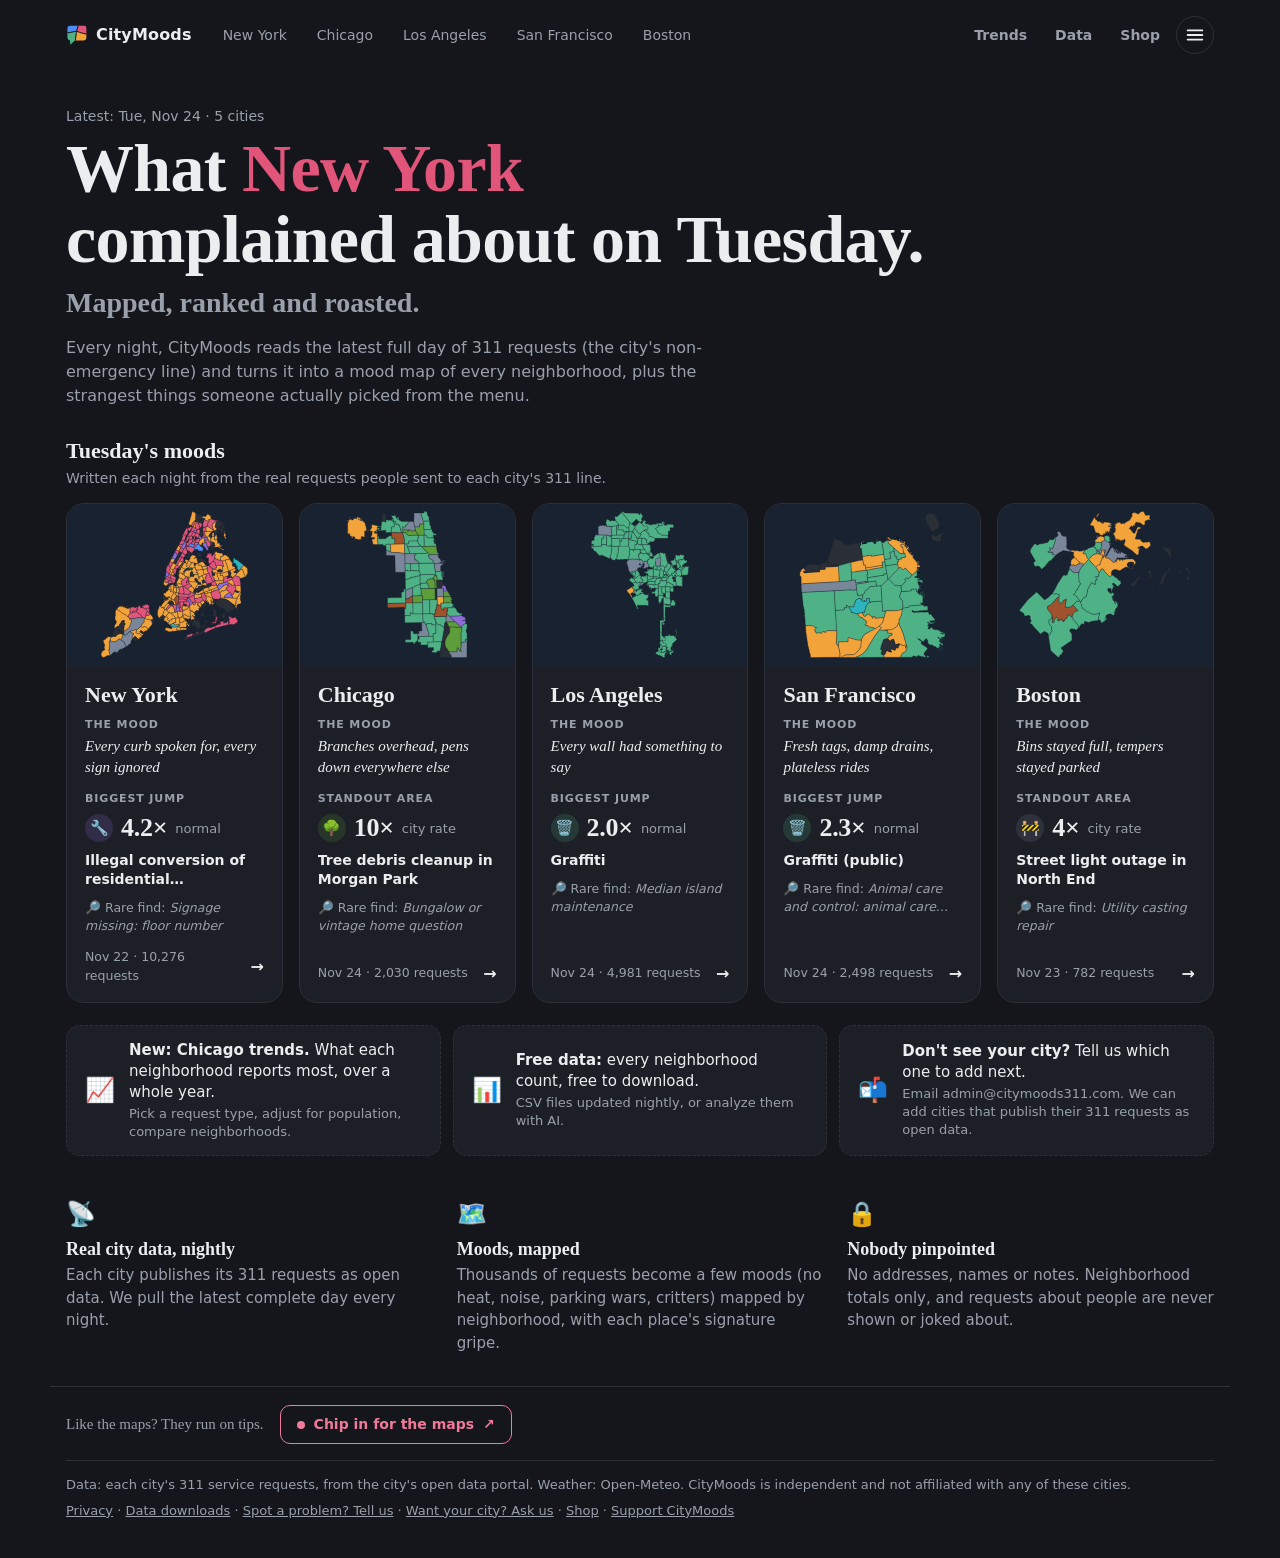
==== docs/index.html @ 409a6541 "Trends: shorter search box on desktop Co-Authored-By: Claude Opus 5.5 <noreply@anthropic.com>" ====
<!doctype html>
<html lang="en">
<head>
<meta charset="utf-8">
<meta name="viewport" content="width=device-width,initial-scale=1,maximum-scale=1">
<title>CityMoods</title>
<meta name="description" content="What cities complained to 311 about yesterday, mapped by neighborhood. New York, Chicago, Los Angeles, San Francisco and Boston.">
<meta property="og:type" content="website">
<meta property="og:site_name" content="CityMoods">
<meta property="og:title" content="CityMoods: what cities complained to 311 about yesterday">
<meta property="og:description" content="New York, Chicago, Los Angeles, San Francisco and Boston, mapped by neighborhood mood every night. Mapped, ranked and roasted.">
<meta property="og:url" content="https://citymoods311.com/">
<meta property="og:image" content="https://citymoods311.com/share/site.png?v=dark1">
<meta property="og:image:width" content="1200">
<meta property="og:image:height" content="630">
<meta property="og:image:alt" content="Five small city maps colored by each neighborhood's top 311 complaint">
<meta name="twitter:card" content="summary_large_image">
<meta name="theme-color" content="#14161B">
<link rel="icon" href="favicon.svg" type="image/svg+xml">
<link rel="icon" href="favicon-32.png" sizes="32x32" type="image/png">
<link rel="apple-touch-icon" href="apple-touch-icon.png">
<link rel="stylesheet" href="style.css?v=202611260200">
<script data-goatcounter="https://citymoods.goatcounter.com/count" async src="https://gc.zgo.at/count.js"></script>
</head>
<body>
<header class="top">
  <a class="brand" href="./" aria-label="CityMoods home"><img src="favicon.svg" alt="" width="22" height="22"> CityMoods</a>
  <nav class="city-tabs" id="city-tabs" aria-label="Cities"></nav>
  <nav class="day-nav" aria-label="Choose a day">
    <button id="prev" aria-label="Earlier day">‹</button>
    <span id="day-label">Loading…</span>
    <button id="next" aria-label="Later day">›</button>
  </nav>
</header>

<section id="home" class="home" hidden>
  <div class="hero">
    <p class="kicker" id="home-date">&nbsp;</p>
    <h1><span class="line">What <span class="rot" id="rot">New York</span></span><span class="line">complained about <span id="hero-day">lately</span>.</span></h1>
    <p class="sub">Mapped, ranked and roasted.</p>
    <p class="hero-note">Every night, CityMoods reads the latest full day of 311 requests (the city's non-emergency line) and turns it into a mood map of every neighborhood, plus the strangest things someone actually picked from the menu.</p>
  </div>
  <div class="cards-head">
    <h2 id="cards-title">The latest moods</h2>
    <p>Written each night from the real requests people sent to each city's 311 line.</p>
  </div>
  <div id="city-cards" class="city-cards"></div>
  <div class="asks">
  <a class="ask-city" href="trends/">
    <span class="ask-emoji" aria-hidden="true">📈</span>
    <span class="ask-text"><strong>New: Chicago trends.</strong> What each neighborhood reports most, over a whole year.
      <small>Pick a request type, adjust for population, compare neighborhoods.</small></span>
  </a>
  <a class="ask-city" href="data/">
    <span class="ask-emoji" aria-hidden="true">📊</span>
    <span class="ask-text"><strong>Free data:</strong> every neighborhood count, free to download.
      <small>CSV files updated nightly, or analyze them with AI.</small></span>
  </a>
  <a class="ask-city" href="mailto:admin@citymoods311.com?subject=Add%20my%20city%3A%20">
    <span class="ask-emoji" aria-hidden="true">📬</span>
    <span class="ask-text"><strong>Don't see your city?</strong> Tell us which one to add next.
      <small>Email admin@citymoods311.com. We can add cities that publish their 311 requests as open data.</small></span>
  </a>
  </div>
  <div class="how">
    <div><span aria-hidden="true">📡</span><h3>Real city data, nightly</h3><p>Each city publishes its 311 requests as open data. We pull the latest complete day every night.</p></div>
    <div><span aria-hidden="true">🗺️</span><h3>Moods, mapped</h3><p>Thousands of requests become a few moods (no heat, noise, parking wars, critters) mapped by neighborhood, with each place's signature gripe.</p></div>
    <div><span aria-hidden="true">🔒</span><h3>Nobody pinpointed</h3><p>No addresses, names or notes. Neighborhood totals only, and requests about people are never shown or joked about.</p></div>
  </div>
</section>

<main id="city-view">
  <section class="lede">
    <p class="kicker" id="kicker"></p>
    <h1 id="headline">Reading the city's mood…</h1>
    <p id="blurb"></p>
  </section>

  <section class="board">
    <div class="map-wrap">
      <div class="map-mode" role="group" aria-label="Map shows">
        <button class="chip on" data-mode="top">Top gripe</button>
        <button class="chip" data-mode="distinct">Most distinctive</button>
        <span id="mode-note" class="mode-note"></span>
        <label class="search"><span class="sr">Find a neighborhood</span>
          <input id="hood-search" type="search" placeholder="🔍 Find a neighborhood" autocomplete="off"
            role="combobox" aria-controls="hood-results" aria-autocomplete="list">
          <ul id="hood-results" class="results" role="listbox" hidden></ul>
        </label>
      </div>
      <div class="map-stage">
        <svg id="map" role="img" aria-label="Map of the city's neighborhoods colored by their most common 311 complaint"></svg>
        <div id="peek" class="peek" hidden>
          <button id="peek-open" class="pk-open" type="button"></button>
          <button id="peek-close" class="pk-close" type="button" aria-label="Close and show the whole city">×</button>
        </div>
        <div id="hover" class="hover" hidden></div>
        <div class="zoom-ctl" role="group" aria-label="Map zoom">
          <button id="zoom-in" type="button" aria-label="Zoom in">+</button>
          <button id="zoom-out" type="button" aria-label="Zoom out" disabled>−</button>
          <button id="zoom-reset" type="button" aria-label="Show the whole city" disabled>⤢</button>
        </div>
        <div id="zoom-hint" class="zoom-hint" hidden>Hold ⌘ or Ctrl and scroll to zoom</div>
      </div>
      <div id="card" class="card" hidden></div>
    </div>

    <aside class="side">
      <h2>The day's moods</h2>
      <p class="hint">Tap a mood to see where it was loudest.</p>
      <ol id="moods" class="moods"></ol>
      <div id="boroughs" class="boroughs"></div>
    </aside>
  </section>

  <section class="rare" id="rare-wrap" hidden>
    <h2>Rare finds from the 311 pile</h2>
    <p class="hint">These are real, official options on the city's 311 menu, and someone actually picked them on this day (online, in the app, or by the 311 operator on a call). They usually get picked less than once a week. Citywide only, so no one is pinpointed.</p>
    <div id="rare" class="rare-grid"></div>
  </section>

  <p class="city-data"><a id="city-data" href="data/"><span aria-hidden="true">📊</span> <strong id="city-data-title">Download this city's data</strong></a> <span class="cd-note">Every neighborhood count behind this map, as free CSV files. Or analyze it with AI.</span></p>
  <p class="city-data" id="city-trends" hidden><a href="trends/"><span aria-hidden="true">📈</span> <strong>See Chicago's 311 trends</strong></a> <span class="cd-note">A year of requests by neighborhood: pick a type, adjust for population, compare.</span></p>

  <section class="extra three">
    <div>
      <h2>The specific gripes</h2>
      <p class="hint" id="gripes-hint">The option people picked from the city's 311 menu.</p>
      <ol id="types" class="types"></ol>
    </div>
    <div>
      <h2>Unusually high</h2>
      <p class="hint">Details at least 1.8× their usual level.</p>
      <ol id="odd" class="types"></ol>
    </div>
    <div>
      <h2>Who got the call</h2>
      <p class="hint">The city agency each request was sent to.</p>
      <ol id="agencies" class="agencies"></ol>
    </div>
  </section>

  <section class="extra solo">
    <div>
      <h2>How this works</h2>
      <p>Every day, <span id="city-people">people</span> send thousands of requests to 311, the city's non-emergency line, and the city publishes them as open data. Each night we group the latest full day of requests into a few moods and count them by neighborhood.</p>
      <p><strong>Privacy:</strong> we never download addresses, names or written notes. Neighborhoods come from the city's own area codes or from a location used once and then thrown away. Only neighborhood totals appear here, and counts under 3 are left out. Requests about people, such as homelessness or someone's job, aren't shown or joked about.</p>
      <p class="fine">"Typical" means the average for the same weekday over the previous four weeks.</p>
      <p class="fine" id="fresh"></p>
    </div>
  </section>
</main>

<footer>
  <p>Data: <span id="sources"></span>, from the city's open data portal. Weather: Open-Meteo. CityMoods is independent and not affiliated with <span id="not-affiliated">the city</span>.</p>
  <p><a href="privacy.html">Privacy</a> · <a href="data/">Data downloads</a> · <a href="mailto:admin@citymoods311.com?subject=CityMoods%20feedback">Spot a problem? Tell us</a> · <a href="mailto:admin@citymoods311.com?subject=Add%20my%20city%3A%20">Want your city? Ask us</a> · <a href="shop/">Shop</a> · <a href="https://ko-fi.com/citymoods311" target="_blank" rel="noopener">Support CityMoods</a></p>
</footer>

<script src="home.js?v=202611171900"></script>
<script src="app.js?v=202611220000"></script>
<script src="menu.js?v=202611250100"></script>
</body>
</html>
---- docs/style.css ----
:root {
  --bg: #FAF7F2; --panel: #FFFFFF; --ink: #1D1F24; --muted: #646A75; --line: #E6E1D8;
  --water: #DCE9F2; --empty: #ECE8E1; --stroke: #FFFFFF; --accent: #E2557B; --tip: #C93D66;
  --serif: "Iowan Old Style", "Palatino Linotype", Palatino, Georgia, ui-serif, serif;
  --sans: system-ui, -apple-system, "Segoe UI", Roboto, sans-serif;
}
/* Dark for everyone. The light palette above stays for a possible future toggle (data-theme="light"). */
@media all {
  :root:not([data-theme="light"]) {
    color-scheme: dark;
    --bg: #14161B; --panel: #1C1F26; --ink: #ECEDEF; --muted: #9AA0AB; --line: #2C3039;
    --water: #182230; --empty: #2A2E36; --stroke: #14161B; --tip: #F07A9A;
  }
}
* { box-sizing: border-box; }
html { -webkit-text-size-adjust: 100%; touch-action: manipulation; overflow-x: hidden; }
body { margin: 0; background: var(--bg); color: var(--ink); font: 16px/1.5 var(--sans); }
a { color: inherit; }
button { font: inherit; color: inherit; cursor: pointer; }

.top { display: flex; align-items: center; justify-content: space-between; gap: 12px;
  max-width: 1180px; margin: 0 auto; padding: 16px; }
.brand { font-weight: 700; letter-spacing: .01em; }
.brand .city { font-weight: 400; color: var(--muted); margin-left: 4px; }
.day-nav { display: flex; align-items: center; gap: 6px; font-size: 14px; }
.day-nav button { width: 32px; height: 32px; border-radius: 50%; border: 1px solid var(--line);
  background: var(--panel); font-size: 18px; line-height: 1; }
.day-nav button:disabled { opacity: .35; cursor: default; }
#day-label { min-width: 150px; text-align: center; }

main { max-width: 1180px; margin: 0 auto; padding: 0 16px; }
.lede { padding: 12px 0 20px; max-width: 760px; }
.kicker { margin: 0 0 6px; color: var(--muted); font-size: 14px; }
h1 { font: 700 clamp(28px, 4.6vw, 44px)/1.12 var(--serif); margin: 0 0 10px; text-wrap: balance; }
#blurb { margin: 0; font-size: 18px; color: var(--muted); max-width: 640px; }
h2 { font: 700 18px/1.3 var(--serif); margin: 0 0 6px; }

.board { display: grid; grid-template-columns: minmax(0, 1fr) 330px; gap: 20px; align-items: start; }
.map-wrap { position: relative; background: var(--water); border-radius: 18px; overflow: hidden; }
.map-mode { position: absolute; top: 12px; left: 12px; right: 12px; display: flex; gap: 8px;
  align-items: center; flex-wrap: wrap; z-index: 2; pointer-events: none; }
.chip { pointer-events: auto; border: 1px solid var(--line); background: var(--panel);
  border-radius: 999px; padding: 6px 12px; font-size: 13px; }
.chip.on { border-color: var(--ink); }
.mode-note { font-size: 13px; color: var(--muted); background: var(--panel); border-radius: 999px; padding: 6px 10px; }
.mode-note:empty { display: none; }
#map { display: block; width: 100%; height: auto; aspect-ratio: 1 / 1.02; }
#map path { stroke: var(--stroke); stroke-width: .7; transition: fill .25s; cursor: pointer; }
#map path:hover, #map path.sel { stroke: var(--ink); stroke-width: 1.6; }

.card { position: absolute; left: 12px; bottom: 12px; width: min(300px, calc(100% - 24px));
  background: var(--panel); border-radius: 14px; padding: 14px 16px; box-shadow: 0 6px 24px rgba(0,0,0,.14);
  font-size: 14px; z-index: 3; }
.card h3 { font: 700 17px/1.2 var(--serif); margin: 0; }
.card .sub { color: var(--muted); margin: 2px 0 8px; }
.card ol { margin: 6px 0 0; padding-left: 18px; }
.card .close { position: absolute; top: 8px; right: 8px; border: 0; background: none; font-size: 18px; color: var(--muted); }

.side { background: var(--panel); border: 1px solid var(--line); border-radius: 18px; padding: 16px; }
.hint { margin: 0 0 10px; font-size: 13px; color: var(--muted); }
.moods { list-style: none; margin: 0; padding: 0; }
.moods li { margin: 0 0 4px; }
.mood { width: 100%; display: grid; grid-template-columns: 26px 1fr auto; grid-template-rows: auto 6px;
  gap: 2px 8px; align-items: center; text-align: left; border: 1px solid transparent; background: none;
  border-radius: 10px; padding: 7px 8px; }
.mood:hover { background: var(--bg); }
.mood.on { border-color: var(--ink); }
.mood .e { grid-row: 1 / 3; font-size: 20px; }
.mood .n { font-variant-numeric: tabular-nums; font-size: 14px; }
.mood .vs { font-size: 12px; color: var(--muted); margin-left: 6px; }
.mood .vs.up { color: #C2410C; font-weight: 600; }
.mood .bar { grid-column: 2 / 4; height: 6px; border-radius: 3px; background: var(--empty); overflow: hidden; }
.mood .bar i { display: block; height: 100%; border-radius: 3px; }
.boroughs { margin-top: 14px; border-top: 1px solid var(--line); padding-top: 12px; font-size: 14px; }
.boroughs p { margin: 0 0 8px; }
.boroughs b { display: block; font-size: 13px; }
.boroughs:empty { display: none; }

.extra { display: grid; grid-template-columns: 1fr 1fr; gap: 28px; padding: 28px 0 8px; }
.types { margin: 6px 0 0; padding-left: 22px; }
.types li { margin: 0 0 6px; }
.types .vs { color: var(--muted); font-size: 13px; }
.types .vs.up { color: #C2410C; font-weight: 600; }
.extra p { margin: 0 0 10px; color: var(--muted); font-size: 15px; }
.extra strong { color: var(--ink); }
.fine { font-size: 13px !important; }

footer { max-width: 1180px; margin: 24px auto 0; padding: 18px 16px 32px; border-top: 1px solid var(--line);
  font-size: 13px; color: var(--muted); }
footer p { margin: 0 0 6px; }
.tip { display: flex; align-items: center; flex-wrap: wrap; gap: 10px 16px; padding: 0 0 16px; margin: 0 0 14px;
  border-bottom: 1px solid var(--line); }
.tip p { margin: 0; font: 15px/1.4 var(--serif); color: var(--muted); }
footer a.tip-btn { display: inline-flex; align-items: center; gap: 9px; padding: 10px 16px; border-radius: 10px;
  background: transparent; color: var(--tip); border: 1.5px solid var(--tip); font: 600 14px/1.2 var(--sans); text-decoration: none; transition: background .15s; }
footer a.tip-btn::before { content: ""; width: 8px; height: 8px; border-radius: 50%; background: var(--tip); }
footer a.tip-btn:hover { background: color-mix(in srgb, var(--tip) 14%, transparent); }
footer a.tip-btn:focus-visible { outline: 2px solid var(--tip); outline-offset: 3px; }

@media (max-width: 860px) {
  .board, .extra { grid-template-columns: 1fr; }
  .top { flex-wrap: wrap; }
  #day-label { min-width: 120px; }
  .card { position: static; width: auto; margin: 12px; box-shadow: none; border: 1px solid var(--line); }
}

.card-moods { list-style: none; margin: 4px 0 0; padding: 0; }
.card-moods li { padding: 6px 0; border-top: 1px solid var(--line); }
.card-moods li:first-child { border-top: 0; }
.card-moods .row { display: flex; justify-content: space-between; gap: 8px; }
.card-moods .row b { font-variant-numeric: tabular-nums; }
.card-moods em { font-style: normal; font-size: 11px; text-transform: uppercase; letter-spacing: .04em;
  color: var(--muted); border: 1px solid var(--line); border-radius: 999px; padding: 1px 6px; margin-left: 4px; }
.card-moods .parts { color: var(--muted); font-size: 12.5px; margin-top: 1px; }
.card { max-height: calc(100% - 70px); overflow: auto; }
.fine-card { margin: 6px 0 0; font-size: 12px; color: var(--muted); }

.extra.three { grid-template-columns: repeat(3, 1fr); }
.extra .hint { margin: 0 0 8px; }
.agencies { list-style: none; margin: 6px 0 0; padding: 0; font-size: 14px; }
.agencies li { display: grid; grid-template-columns: 1fr auto; gap: 2px 8px; margin: 0 0 8px; }
.agencies b { font-variant-numeric: tabular-nums; }
.agencies i { grid-column: 1 / 3; height: 5px; border-radius: 3px; background: var(--muted); opacity: .45; }
@media (max-width: 860px) { .extra.three { grid-template-columns: 1fr; } }
.extra.solo { grid-template-columns: minmax(0, 760px); }

.rare { padding: 28px 0 0; }
.rare .hint { margin: 0 0 12px; }
.rare-grid { display: grid; grid-template-columns: repeat(auto-fill, minmax(230px, 1fr)); gap: 12px; }
.rare-card { background: var(--panel); border: 1px solid var(--line); border-radius: 14px; padding: 14px 16px; }
.rare-card .e { font-size: 22px; }
.rare-card h3 { font: 700 16px/1.3 var(--serif); margin: 6px 0 4px; }
.rare-card .quip { margin: 0 0 6px; font-size: 14px; }
.rare-card .meta { margin: 0; font-size: 12px; color: var(--muted); }

/* Lists: label + quiet note on the left, numbers in their own column */
.types { list-style: none; margin: 4px 0 0; padding: 0; }
.types li { margin: 0; }
.row { display: grid; grid-template-columns: 30px minmax(0, 1fr) auto; gap: 10px; align-items: center;
  padding: 9px 0; border-top: 1px solid var(--line); }
.row:first-child { border-top: 0; }
.badge { display: inline-grid; place-items: center; width: 26px; height: 26px; border-radius: 50%; font-size: 14px;
  background: color-mix(in srgb, var(--tint) 18%, transparent); flex: none; }
.lbl { display: flex; flex-direction: column; min-width: 0; }
.lbl .main { font-size: 15px; font-weight: 600; line-height: 1.25; display: flex; align-items: center; gap: 6px; }
.lbl .note { font-size: 12.5px; color: var(--muted); line-height: 1.35; margin-top: 1px; }
.num { display: flex; flex-direction: column; align-items: flex-end; gap: 3px;
  font: 600 17px/1 var(--serif); font-variant-numeric: tabular-nums; }
.pill { font: 600 11px/1 var(--sans); padding: 3px 6px; border-radius: 999px; letter-spacing: .01em; }
.pill.up { color: #C2410C; background: color-mix(in srgb, #F97316 16%, transparent); }
.pill.down { color: var(--muted); background: var(--empty); }
@media all { :root:not([data-theme="light"]) .pill.up { color: #FDBA74; } }

.spike { display: grid; grid-template-columns: 74px minmax(0, 1fr); gap: 12px; align-items: start;
  padding: 10px 0; border-top: 1px solid var(--line); }
.spike:first-child { border-top: 0; }
.spike .mult { font: 700 26px/1 var(--serif); color: #C2410C; font-variant-numeric: tabular-nums; padding-top: 2px; }
@media all { :root:not([data-theme="light"]) .spike .mult { color: #FDBA74; } }
.spike .badge { width: 22px; height: 22px; font-size: 12px; }
.agencies li { padding: 2px 0; }
.agencies span { font-size: 14px; font-weight: 600; }
.agencies b { font: 600 16px/1 var(--serif); font-variant-numeric: tabular-nums; }
.agencies li { align-items: baseline; }

.signature { margin: 4px 0 8px; padding: 8px 10px; border-radius: 10px; background: var(--bg); font-size: 13.5px; line-height: 1.35; }
.share { margin-top: 10px; width: 100%; border: 1px solid var(--line); background: var(--bg); border-radius: 10px;
  padding: 8px 10px; font-size: 13px; text-align: center; }
.share:hover { border-color: var(--ink); }

/* Hover label */
.hover { position: absolute; top: 0; left: 0; z-index: 4; pointer-events: none; max-width: 260px;
  background: var(--panel); border: 1px solid var(--line); border-radius: 10px; padding: 7px 10px;
  box-shadow: 0 4px 14px rgba(0,0,0,.14); font-size: 13px; line-height: 1.3; }
.hover b { display: block; font: 700 14px/1.25 var(--serif); }
.hover span { color: var(--muted); }

/* Borough names */
#map .boro { font: 700 17px var(--sans); letter-spacing: .14em; fill: var(--ink); opacity: .55;
  pointer-events: none; text-anchor: middle; paint-order: stroke; stroke: var(--water); stroke-width: 3px; }

/* Search */
.search { pointer-events: auto; margin-left: auto; }
.search input { width: 210px; max-width: 100%; border: 1px solid var(--line); background: var(--panel); color: var(--ink);
  border-radius: 999px; padding: 6px 12px; font: 13px var(--sans); }
.search input:focus { outline: 2px solid var(--ink); outline-offset: 1px; }
.sr { position: absolute; width: 1px; height: 1px; overflow: hidden; clip: rect(0 0 0 0); white-space: nowrap; }
@media (max-width: 860px) { .search { margin-left: 0; flex-basis: 100%; } .search input { width: 100%; font-size: 16px; padding: 8px 14px; } }  /* 16px stops iPhone Safari zooming the page on focus */
@media (max-width: 860px) { .map-mode { position: static; padding: 12px 12px 0; } }

/* Search results: small, at most 6 */
.search { position: relative; }
.results { position: absolute; right: 0; top: calc(100% + 6px); width: 260px; max-width: calc(100vw - 48px); z-index: 6;
  list-style: none; margin: 0; padding: 4px; background: var(--panel); border: 1px solid var(--line); border-radius: 12px;
  box-shadow: 0 8px 24px rgba(0,0,0,.16); }
.results li { display: flex; justify-content: space-between; gap: 10px; padding: 7px 10px; border-radius: 8px; cursor: pointer;
  font-size: 13.5px; }
.results li b { font-weight: 600; overflow: hidden; text-overflow: ellipsis; white-space: nowrap; }
.results li span { color: var(--muted); font-size: 12px; white-space: nowrap; }
.results li.on, .results li:hover { background: var(--bg); }
@media (max-width: 860px) { .results { left: 0; right: auto; width: 100%; } }

/* Selected neighborhood: fade others, bold outline, name on the map */
#map.has-sel path { opacity: .45; }
#map.has-sel path.sel { opacity: 1; stroke: var(--ink); stroke-width: 3; }
#map .sel-label { pointer-events: none; }
#map .sel-label rect { fill: var(--ink); }
#map .sel-label text { fill: var(--bg); font: 700 17px var(--sans); }
#map .sel-label.pulse { animation: sel-pop .5s ease-out; transform-box: fill-box; transform-origin: center; }
@keyframes sel-pop { 0% { transform: scale(.6); opacity: 0; } 70% { transform: scale(1.08); opacity: 1; } 100% { transform: scale(1); } }
@media (prefers-reduced-motion: reduce) { #map .sel-label.pulse { animation: none; } }

.ramp { display: inline-block; width: 46px; height: 8px; border-radius: 4px; vertical-align: middle; margin: 0 2px;
  background: linear-gradient(90deg, var(--empty), var(--muted)); }

/* City switcher */
.brand { display: flex; align-items: center; gap: 8px; flex-wrap: wrap; }
.city-pick select { font: 600 15px var(--sans); color: var(--ink); background-color: var(--panel); border: 1px solid var(--line);
  border-radius: 999px; padding: 4px 26px 4px 10px; appearance: none; cursor: pointer;
  background-image: linear-gradient(45deg, transparent 50%, var(--muted) 50%), linear-gradient(135deg, var(--muted) 50%, transparent 50%);
  background-position: calc(100% - 13px) 55%, calc(100% - 9px) 55%; background-size: 4px 4px; background-repeat: no-repeat; }
.city-pick:has(select:not([hidden])) + .city { display: none; }


/* Map text scales with tall maps (set in app.js as --txt) */
#map .boro { font-size: calc(17px * var(--txt, 1)); }
#map .sel-label text { font-size: calc(17px * var(--txt, 1)); }

/* ===================================================== header: city tabs */
.top { gap: 10px 18px; }
a.brand { text-decoration: none; color: var(--ink); white-space: nowrap; }
.city-tabs { display: flex; gap: 4px; overflow-x: auto; scrollbar-width: none; flex: 1; min-width: 0;
  mask-image: linear-gradient(90deg, #000 92%, transparent); }
.city-tabs::-webkit-scrollbar { display: none; }
.city-tabs a { flex: none; text-decoration: none; color: var(--muted); font-size: 14px; padding: 6px 12px;
  border-radius: 999px; border: 1px solid transparent; white-space: nowrap; transition: color .15s, border-color .15s; }
.city-tabs a:hover { color: var(--ink); }
.city-tabs a.on { color: var(--ink); font-weight: 600; border-color: var(--ink); background: var(--panel); }
@media (max-width: 860px) {
  .top { flex-wrap: wrap; }
  .city-tabs { order: 3; flex-basis: 100%; }
}

/* ===================================================== front page */
body.is-home #city-view, body.is-home .day-nav { display: none; }
.home { max-width: 1180px; margin: 0 auto; padding: 8px 16px 0; }
.hero { padding: 28px 0 30px; max-width: 860px; }
.hero h1 { font: 700 clamp(36px, 6.4vw, 68px)/1.04 var(--serif); margin: 0; letter-spacing: -.01em; text-wrap: balance; }
.hero .rot { display: inline-block; color: var(--accent); transition: opacity .3s ease, transform .3s ease; }
.hero .rot.out { opacity: 0; transform: translateY(.18em); }
.hero .sub { font: 600 clamp(20px, 2.6vw, 28px)/1.2 var(--serif); margin: 12px 0 0; color: var(--muted); }
.hero-note { margin: 16px 0 0; max-width: 640px; color: var(--muted); font-size: 16px; }
.city-cards { display: flex; flex-wrap: wrap; justify-content: center; gap: 16px; }
.city-cards .city-card { flex: 1 1 200px; max-width: 280px; }
@media (max-width: 520px) { .city-cards .city-card { max-width: none; } }
.city-card { display: flex; flex-direction: column; text-decoration: none; color: var(--ink); background: var(--panel);
  border: 1px solid var(--line); border-radius: 18px; overflow: hidden; transition: transform .18s, box-shadow .18s, border-color .18s; }
.city-card:hover { transform: translateY(-3px); box-shadow: 0 10px 28px rgba(0,0,0,.14); border-color: var(--muted); }
.cc-map { background: var(--water); aspect-ratio: 4 / 3; }
.cc-map svg { display: block; width: 100%; height: 100%; }
.cc-map path { stroke: var(--water); stroke-width: .6; }
.cc-body { padding: 14px 16px 16px; display: flex; flex-direction: column; gap: 6px; flex: 1; }
.cc-body h2 { font: 700 24px/1.1 var(--serif); margin: 0; }
.cc-hook { margin: 0; font-size: 14.5px; line-height: 1.4; }
.cc-hook b { font-weight: 700; box-shadow: inset 0 -.42em 0 color-mix(in srgb, var(--tint) 35%, transparent); }
.cc-rare { margin: 2px 0 0; font-size: 13px; color: var(--muted); }
.cc-rare:empty { display: none; }
.cc-rare i { color: var(--ink); font-style: italic; }
.cc-head { margin: 0; color: var(--muted); font-size: 14px; line-height: 1.4; flex: 1; }
.cc-foot { margin: 6px 0 0; display: flex; justify-content: space-between; gap: 8px; font-size: 12.5px; color: var(--muted); }
.cc-open { color: var(--ink); font-weight: 600; white-space: nowrap; }
.how { display: grid; grid-template-columns: repeat(3, 1fr); gap: 24px; padding: 40px 0 8px; }
.how span { font-size: 24px; }
.how h3 { font: 700 18px/1.25 var(--serif); margin: 6px 0 4px; }
.how p { margin: 0; color: var(--muted); font-size: 15px; }
@media (max-width: 860px) { .how { grid-template-columns: 1fr; gap: 18px; } }
.hero h1 .line { display: block; white-space: nowrap; }
@media (max-width: 520px) { .hero h1 .line { white-space: normal; } }

/* ===================================================== city cards: minimalist */
.city-cards .city-card { flex: 1 1 210px; max-width: 260px; }
.cc-body { padding: 16px 18px 16px; gap: 0; }
.cc-body h2 { font: 700 22px/1.15 var(--serif); margin: 0 0 12px; }
.cc-stat { display: flex; align-items: center; gap: 8px; min-height: 30px; }
.cc-stat .badge { width: 28px; height: 28px; font-size: 15px; }
.cc-stat b { font: 700 26px/1 var(--serif); font-variant-numeric: tabular-nums; letter-spacing: -.01em; }
.cc-stat .unit { font-size: 13px; color: var(--muted); }
.cc-label { margin: 8px 0 0; font-size: 14px; line-height: 1.35; font-weight: 600;
  display: -webkit-box; -webkit-line-clamp: 2; -webkit-box-orient: vertical; overflow: hidden; }
.cc-rare { margin: 10px 0 0; font-size: 12.5px; color: var(--muted); white-space: nowrap; overflow: hidden; text-overflow: ellipsis; }
.cc-rare i { color: var(--muted); }
.cc-foot { margin: auto 0 0; padding-top: 14px; display: flex; justify-content: space-between; align-items: center;
  font-size: 12.5px; color: var(--muted); }
.cc-open { font-size: 16px; color: var(--ink); transition: transform .18s; }
.city-card:hover .cc-open { transform: translateX(3px); }
@media (max-width: 520px) { .city-cards .city-card { max-width: none; flex-basis: 100%; } }

/* card: commentary line, stat label, two-line rare find */
.cc-body h2 { margin-bottom: 4px; }
.cc-line { margin: 0 0 12px; font: italic 15px/1.35 var(--serif); color: var(--ink); }
.cc-line:empty { display: none; }
.cc-body h2 + .cc-line:empty + .cc-kicker { margin-top: 8px; }
.cc-kicker { margin: 0 0 6px; font-size: 11px; font-weight: 700; letter-spacing: .08em; text-transform: uppercase; color: var(--muted); }
.cc-rare { white-space: normal; text-overflow: clip; display: -webkit-box; -webkit-line-clamp: 2; -webkit-box-orient: vertical; line-height: 1.4; }

/* ===================================================== map zoom */
#map { touch-action: pan-y; user-select: none; -webkit-user-select: none; }
#map.zoomed { touch-action: none; cursor: grab; }
#map.dragging, #map.dragging path { cursor: grabbing; }
#map path { vector-effect: non-scaling-stroke; }
#map .boro { font-size: calc(17px * var(--txt, 1) / var(--z, 1)); vector-effect: non-scaling-stroke; }
#map .sel-label text { font-size: calc(17px * var(--txt, 1) / var(--z, 1)); }
.zoom-ctl { position: absolute; right: 12px; bottom: 12px; z-index: 3; display: flex; flex-direction: column;
  background: var(--panel); border: 1px solid var(--line); border-radius: 12px; overflow: hidden;
  box-shadow: 0 4px 14px rgba(0,0,0,.12); }
.zoom-ctl button { width: 36px; height: 34px; border: 0; background: none; font-size: 18px; line-height: 1; color: var(--ink); }
.zoom-ctl button + button { border-top: 1px solid var(--line); }
.zoom-ctl button:hover:not(:disabled) { background: var(--bg); }
.zoom-ctl button:disabled { color: var(--muted); opacity: .45; cursor: default; }
.zoom-hint { position: absolute; left: 50%; bottom: 14px; transform: translateX(-50%); z-index: 3; pointer-events: none;
  background: rgba(20,22,27,.82); color: #fff; font-size: 13px; padding: 7px 12px; border-radius: 999px; white-space: nowrap; }
@media (max-width: 860px) { .zoom-hint { display: none; } }

/* front page: section heading and card mood block */
.cards-head { margin: 0 0 14px; }
.cards-head h2 { font: 700 22px/1.2 var(--serif); margin: 0; }
.cards-head p { margin: 4px 0 0; color: var(--muted); font-size: 14px; }
.cc-mood { margin: 0 0 14px; }
.cc-mood .cc-kicker { margin-bottom: 3px; }
.cc-mood .cc-line { margin: 0; }
.cc-body h2 { margin-bottom: 10px; }
a.brand { display: inline-flex; align-items: center; gap: 8px; }
a.brand img { display: block; }
/* zoom buttons as a short row so they cover less of the map's corner */
.zoom-ctl { flex-direction: row; }
.zoom-ctl button { width: 34px; height: 32px; }
.zoom-ctl button + button { border-top: 0; border-left: 1px solid var(--line); }


/* ===================================================== map text in real screen pixels (--u set in app.js) */
#map .boro { font-size: calc(var(--u, 1.5) * 11px); }
#map .sel-label text { font-size: calc(var(--u, 1.5) * 14px); }

/* ===================================================== phone: bar on the map pointing to the details */
.peek { display: none; }
@media (max-width: 860px) {
  .peek:not([hidden]) { display: flex; align-items: center; gap: 8px; position: absolute; left: 10px; right: 10px; bottom: 10px;
    z-index: 4; padding: 10px 12px; border-radius: 12px; border: 1px solid var(--line); background: var(--panel);
    color: var(--ink); font-size: 14px; text-align: left; box-shadow: 0 6px 18px rgba(0,0,0,.22); }
  .peek .pk-name { font: 700 15px/1.2 var(--serif); white-space: nowrap; overflow: hidden; text-overflow: ellipsis; min-width: 0; }
  .peek .pk-top { color: var(--muted); font-size: 13px; white-space: nowrap; overflow: hidden; text-overflow: ellipsis; flex: 1; min-width: 0; }
  .peek .pk-go { font-weight: 700; white-space: nowrap; }
  .map-wrap.has-peek .zoom-ctl { bottom: 62px; }
}

/* the map and its overlays (hover, zoom buttons, phone details bar) share one frame */
.map-stage { position: relative; }

/* phone details bar: open button + close button */
@media (max-width: 860px) {
  .peek:not([hidden]) { padding: 0; gap: 0; overflow: hidden; }
  .peek .pk-open { flex: 1; min-width: 0; display: flex; align-items: center; gap: 8px; padding: 10px 6px 10px 12px;
    border: 0; background: none; color: inherit; text-align: left; font: inherit; }
  .peek .pk-close { flex: none; width: 46px; align-self: stretch; border: 0; border-left: 1px solid var(--line);
    background: none; color: var(--ink); font-size: 22px; line-height: 1; }
  .peek .pk-close:active { background: var(--bg); }
  /* the card's own close button sits in the card's corner, not the map's */
  .card { position: relative; }
  .card .close { top: 10px; right: 10px; width: 36px; height: 36px; font-size: 22px; border-radius: 50%; }
}

/* "Don't see your city?" ask, under the city cards on the home page */
.ask-city { display: flex; align-items: center; gap: 14px; max-width: 620px; margin: 22px auto 0; padding: 14px 18px;
  background: var(--panel); border: 1px dashed var(--line); border-radius: 14px; color: var(--ink); text-decoration: none;
  transition: border-color .15s; }
.ask-city:hover, .ask-city:focus-visible { border-color: var(--accent); border-style: solid; }
.ask-emoji { font-size: 24px; }
.ask-text { flex: 1; font-size: 15px; line-height: 1.4; }
.ask-text small { display: block; color: var(--muted); font-size: 13px; margin-top: 2px; }
.ask-go { color: var(--accent); font-size: 20px; font-weight: 600; }
.asks { display: grid; grid-template-columns: repeat(3, 1fr); gap: 12px; max-width: 1180px; margin: 22px auto 0; }
.asks .ask-city { margin: 0; max-width: none; }
.asks .ask-city:hover strong, .asks .ask-city:focus-visible strong { color: var(--accent); }
@media (max-width: 900px) { .asks { grid-template-columns: 1fr; } }
.city-data { margin: 14px 0 0; font-size: 14px; color: var(--muted); }
.city-data a { color: var(--ink); text-decoration: none; }
.city-data a strong { border-bottom: 1px solid var(--accent); }
.city-data a:hover strong, .city-data a:focus-visible strong { color: var(--accent); }
.city-data .cd-note { margin-left: 6px; }

/* Small notice at the bottom of the screen (used when an email link is clicked) */
.toast { position: fixed; left: 50%; bottom: 20px; transform: translate(-50%, 20px); opacity: 0; pointer-events: none;
  background: var(--ink); color: var(--bg); padding: 10px 16px; border-radius: 999px; font-size: 14px; max-width: calc(100% - 32px);
  box-shadow: 0 4px 18px rgba(0,0,0,.25); transition: opacity .2s, transform .2s; z-index: 70; text-align: center; }
.toast.on { opacity: 1; transform: translate(-50%, 0); }

/* ===================================================== site menu (menu.js) */
.site-nav { display: flex; align-items: center; gap: 4px; margin-left: auto; }
.site-nav > a { text-decoration: none; color: var(--muted); font-size: 14px; font-weight: 600; padding: 6px 12px; border-radius: 999px; white-space: nowrap; }
.site-nav > a:hover, .site-nav > a[aria-current="page"] { color: var(--ink); }
.menu-btn, .menu-close { width: 38px; height: 38px; display: inline-flex; align-items: center; justify-content: center;
  border-radius: 50%; border: 1px solid var(--line); background: none; color: var(--ink); padding: 0; }
.menu-btn:hover, .menu-close:hover { border-color: var(--muted); }
.menu-scrim { position: fixed; inset: 0; background: rgba(0,0,0,.5); opacity: 0; transition: opacity .2s; z-index: 60; }
.menu { position: fixed; top: 0; right: 0; bottom: 0; width: min(320px, 86vw); background: var(--panel); border-left: 1px solid var(--line);
  transform: translateX(100%); transition: transform .22s ease; z-index: 61; overflow-y: auto; padding: 16px 20px 32px;
  box-shadow: -12px 0 32px rgba(0,0,0,.3); }
.menu-open .menu-scrim { opacity: 1; }
.menu-open .menu { transform: none; }
.menu-open body { overflow: hidden; }
.menu-top { display: flex; align-items: center; justify-content: space-between; margin-bottom: 8px; }
.menu nav a { display: block; text-decoration: none; color: var(--ink); font-size: 16px; padding: 9px 0; }
.menu nav a:hover { color: var(--accent); }
.menu nav a[aria-current="page"] { color: var(--accent); font-weight: 600; }
.menu nav a span { color: var(--muted); font-size: 13px; }
.menu-h { margin: 18px 0 2px; font-size: 12px; font-weight: 700; letter-spacing: .12em; text-transform: uppercase; color: var(--muted); }
.menu-h:empty, .menu-h + .menu-h { display: none; }
@media (max-width: 860px) {
  .site-nav { order: 2; }
  .site-nav > a { display: none; }       /* phones: everything lives in the slide-out menu */
}
@media (prefers-reduced-motion: reduce) { .menu, .menu-scrim { transition: none; } }
@media (max-width: 520px) {               /* keep brand, day picker and ☰ on one row on phones */
  .top { column-gap: 10px; }
  .day-nav { gap: 4px; }
  #day-label { min-width: 0; padding: 0 2px; text-align: center; }
  .menu-btn { width: 34px; height: 34px; }
}

/* ===================================================== Trends page (trends.js) */
.trends { max-width: 1180px; padding: 8px 16px 40px; }
.trends h1 { font: 700 clamp(30px, 4.6vw, 48px)/1.08 var(--serif); margin: 4px 0 10px; letter-spacing: -.01em; text-wrap: balance; }
.trends .kicker { margin: 18px 0 0; color: var(--muted); font-size: 14px; }
.t-sub { color: var(--muted); max-width: 720px; margin: 0 0 20px; }
.t-controls { display: flex; flex-wrap: wrap; gap: 14px 22px; align-items: flex-end; padding: 14px 16px; background: var(--panel);
  border: 1px solid var(--line); border-radius: 14px; }
.t-field { display: flex; flex-direction: column; gap: 6px; font-size: 12px; font-weight: 700; letter-spacing: .08em;
  text-transform: uppercase; color: var(--muted); }
.t-field select { font: 600 15px var(--sans); color: var(--ink); background-color: var(--bg); border: 1px solid var(--line);
  border-radius: 999px; padding: 7px 34px 7px 14px; min-width: 240px; max-width: 100%; appearance: none; cursor: pointer;
  background-image: linear-gradient(45deg, transparent 50%, var(--muted) 50%), linear-gradient(135deg, var(--muted) 50%, transparent 50%);
  background-position: calc(100% - 17px) 55%, calc(100% - 12px) 55%; background-size: 5px 5px; background-repeat: no-repeat; }
.seg { display: inline-flex; flex-wrap: wrap; gap: 4px; padding: 3px; border: 1px solid var(--line); border-radius: 999px; background: var(--bg); }
.seg button { border: 0; background: none; color: var(--muted); font: 600 14px var(--sans); padding: 6px 12px; border-radius: 999px;
  text-transform: none; letter-spacing: 0; white-space: nowrap; }
.seg button:hover { color: var(--ink); }
.seg button[aria-checked="true"] { background: var(--ink); color: var(--bg); }
.t-grid { display: grid; grid-template-columns: minmax(0, 1.25fr) minmax(0, 1fr); gap: 18px; margin-top: 18px; align-items: start; }
.t-mapbox { position: relative; background: var(--panel); border: 1px solid var(--line); border-radius: 14px; padding: 14px; }
.t-city-total { margin: 0 0 8px; font-size: 14px; color: var(--muted); }
.t-city-total b { color: var(--ink); }
#t-map { display: block; width: 100%; max-height: 78vh; }
#t-map path { stroke: var(--bg); stroke-width: .8; cursor: pointer; transition: fill .2s; }
@media (hover: hover) { #t-map path:hover { stroke: var(--ink); stroke-width: 1.4; } }   /* phones keep :hover stuck after a tap */
#t-map path.picked { stroke: var(--ink); stroke-width: 2.2; }
.t-legend { display: flex; flex-wrap: wrap; align-items: center; gap: 8px 10px; margin-top: 10px; font-size: 13px; color: var(--muted); }
.t-legend .ramp { display: inline-flex; }
.t-legend .ramp i, .t-legend .hid i { display: inline-block; width: 22px; height: 10px; }
.t-legend .hid { display: inline-flex; align-items: center; gap: 6px; margin-left: auto; }
.t-tip { position: absolute; pointer-events: none; background: var(--bg); border: 1px solid var(--line); border-radius: 10px;
  padding: 8px 10px; font-size: 13px; display: flex; flex-direction: column; gap: 2px; box-shadow: 0 6px 20px rgba(0,0,0,.35); max-width: 240px; z-index: 4; }
.t-tip[hidden] { display: none; }
.t-tip.touch { pointer-events: auto; padding-right: 40px; }
.t-tip .t-status { margin-top: 4px; color: var(--ink); font-weight: 600; }
.t-tip .t-close { position: absolute; top: 4px; right: 4px; width: 32px; height: 32px; border: 0; background: none; color: var(--muted); font-size: 20px; line-height: 1; }   /* display:flex above would otherwise beat the hidden attribute */
.t-tip b { font-size: 14px; }
.t-tip .t-side { color: var(--muted); }
.t-list { background: var(--panel); border: 1px solid var(--line); border-radius: 14px; padding: 16px; }
.t-list h2, .t-compare h2 { font: 700 20px/1.25 var(--serif); margin: 0 0 4px; }
.t-hint { margin: 0 0 10px; font-size: 13px; color: var(--muted); }
#t-rank { list-style: none; margin: 0; padding: 0; counter-reset: r; }
#t-rank li { counter-increment: r; }
#t-rank button { width: 100%; display: grid; grid-template-columns: 26px 1fr auto; grid-template-areas: "n nm val" "n bar bar";
  gap: 4px 8px; align-items: center; text-align: left; background: none; border: 1px solid transparent; border-radius: 10px; padding: 7px 8px; }
#t-rank button::before { content: counter(r); grid-area: n; color: var(--muted); font-size: 13px; }
@media (hover: hover) { #t-rank button:hover { border-color: var(--line); } }
#t-rank button[aria-pressed="true"] { border-color: var(--ink); background: var(--bg); }
#t-rank .nm { grid-area: nm; font-weight: 600; font-size: 15px; }
#t-rank .val { grid-area: val; font-variant-numeric: tabular-nums; color: var(--muted); font-size: 14px; }
#t-rank .bar { grid-area: bar; height: 4px; background: var(--empty); border-radius: 2px; overflow: hidden; }
#t-rank .bar i { display: block; height: 100%; border-radius: 2px; }
.t-more { margin-top: 8px; background: none; border: 1px solid var(--line); border-radius: 999px; padding: 6px 14px; font-size: 14px; color: var(--ink); }
@media (hover: hover) { .t-more:hover { border-color: var(--muted); } }
.t-compare { margin-top: 18px; }
.t-cards { display: grid; grid-template-columns: repeat(auto-fit, minmax(260px, 1fr)); gap: 14px; margin-top: 10px; }
.t-card { background: var(--panel); border: 1px solid var(--line); border-radius: 14px; padding: 14px 16px; }
.t-card header { display: flex; justify-content: space-between; align-items: center; }
.t-card h3 { margin: 0; font: 700 19px var(--serif); }
.t-card .x { width: 30px; height: 30px; border-radius: 50%; border: 1px solid var(--line); background: none; font-size: 18px; line-height: 1; }
.t-card .t-side { margin: 2px 0 10px; color: var(--muted); font-size: 13px; }
.t-card .big { margin: 0 0 10px; font-size: 14px; color: var(--muted); }
.t-card .big b { color: var(--ink); font-size: 20px; }
.t-card .lbl { display: block; font-size: 12px; font-weight: 700; letter-spacing: .06em; text-transform: uppercase; color: var(--muted); margin: 10px 0 4px; }
.t-trend .spark { display: block; width: 100%; height: 44px; }
.t-trend .ends { display: flex; justify-content: space-between; font-size: 12px; color: var(--muted); }
.t-card .t-top { list-style: none; margin: 0; padding: 0; font-size: 14px; }
.t-card .t-top li { display: flex; justify-content: space-between; gap: 10px; padding: 4px 0; border-top: 1px solid var(--line); }
.t-card .t-top small { color: var(--muted); }
.t-notes { margin-top: 24px; max-width: 820px; color: var(--muted); font-size: 15px; }
.t-notes strong { color: var(--ink); }
.t-notes .fine { font-size: 13px; }
@media (max-width: 860px) {
  .t-grid { grid-template-columns: 1fr; }
  .t-field select { min-width: 0; width: 100%; font-size: 16px; }
  .t-field { flex: 1 1 100%; }
}
.t-how { list-style: none; counter-reset: h; display: grid; grid-template-columns: repeat(3, 1fr); gap: 12px; margin: 0 0 12px; padding: 0; }
.t-how li { counter-increment: h; position: relative; padding: 12px 14px 12px 46px; background: var(--panel); border: 1px solid var(--line);
  border-radius: 12px; font-size: 14px; line-height: 1.45; color: var(--muted); }
.t-how li::before { content: counter(h); position: absolute; left: 14px; top: 12px; width: 22px; height: 22px; border-radius: 50%;
  background: var(--accent); color: #fff; font: 700 13px/22px var(--sans); text-align: center; }
.t-how b { color: var(--ink); }
.t-first { margin: 0 0 18px; font-size: 14px; color: var(--muted); }
.t-first a { color: var(--ink); }
@media (max-width: 860px) { .t-how { grid-template-columns: 1fr; } }
.t-find { flex: 0 1 340px; }
@media (max-width: 860px) { .t-find { flex: 1 1 100%; } }
.t-find label { cursor: default; }
.t-find .search { margin: 0; }
.t-find .search input { width: 100%; font-size: 15px; padding: 8px 14px; background: var(--bg); text-transform: none; letter-spacing: 0; font-weight: 500; }
.t-find .results { left: 0; right: auto; width: 100%; max-width: none; text-transform: none; letter-spacing: 0; font-weight: 400; }
.t-find .results li b { color: var(--ink); }
.t-found { margin: 12px 0 0; font-size: 14px; color: var(--muted); }
.t-found a { color: var(--ink); }
.t-locate { align-self: flex-start; margin-top: 6px; padding: 4px 0; border: 0; background: none; color: var(--muted);
  font-size: 13px; text-decoration: underline; text-underline-offset: 3px; text-transform: none; letter-spacing: 0; font-weight: 500; }
.t-locate:hover { color: var(--ink); }
.t-locate:disabled { opacity: .6; cursor: progress; }
.t-linkbtn { border: 0; background: none; padding: 0; color: var(--ink); text-decoration: underline; font: inherit; cursor: pointer; }
.t-found .t-note { display: block; margin-top: 4px; font-size: 13px; }
#t-map path.found { stroke: var(--accent); stroke-width: 3; animation: t-found 0.6s ease-in-out 3 alternate; }
@keyframes t-found { from { stroke-opacity: 1; } to { stroke-opacity: .25; } }
@media (prefers-reduced-motion: reduce) { #t-map path.found { animation: none; } }
@media (max-width: 860px) { .t-find .search input { font-size: 16px; } }
.t-find .results li.none { color: var(--muted); cursor: default; white-space: normal; }
.t-find .results li.none:hover { background: none; }
.t-field .seg { align-self: flex-start; }   /* hug the buttons instead of stretching across the panel on phones */

/* ===================================================== Shop page (shop.js) */
.shop { max-width: 1180px; padding: 8px 16px 40px; }
.shop .kicker { margin: 18px 0 0; color: var(--muted); font-size: 14px; }
.shop h1 { font: 700 clamp(34px, 5vw, 56px)/1.05 var(--serif); margin: 4px 0 10px; letter-spacing: -.01em; }
.shop-sub { color: var(--muted); max-width: 680px; margin: 0 0 26px; }
.shop-grid { display: grid; grid-template-columns: repeat(3, minmax(0, 1fr)); gap: 18px; }
.product { background: var(--panel); border: 1px solid var(--line); border-radius: 16px; overflow: hidden; display: flex; flex-direction: column; }
.product .ph { display: block; background: #ECE7E1; }   /* matches the edge of the off-white product photos */
.product .ph img { display: block; width: 100%; height: auto; aspect-ratio: 1; transition: transform .25s ease; }
@media (hover: hover) { .product:hover .ph img { transform: scale(1.03); } }
.product .pinfo { padding: 14px 16px 18px; display: flex; flex-direction: column; flex: 1; }
.product .kind { margin: 0; font-size: 12px; font-weight: 700; letter-spacing: .1em; text-transform: uppercase; color: var(--accent); }
.product h2 { margin: 6px 0 6px; font: 700 20px/1.2 var(--serif); }
.product .blurb { margin: 0 0 14px; color: var(--muted); font-size: 14px; line-height: 1.5; flex: 1; }
.product .buy { align-self: flex-start; text-decoration: none; background: var(--ink); color: var(--bg); font-weight: 700; font-size: 14px;
  padding: 9px 16px; border-radius: 999px; }
.product .buy:hover, .product .buy:focus-visible { background: var(--accent); color: #fff; }
.product.featured { grid-column: span 2; flex-direction: row; }
.product.featured .ph { flex: 0 0 55%; }
.product.featured .pinfo { justify-content: center; padding: 24px 28px; }
.product.featured h2 { font-size: 30px; }
.product.featured .blurb { flex: 0; font-size: 16px; }
.shop-notes { margin-top: 28px; max-width: 820px; color: var(--muted); font-size: 15px; }
.shop-notes strong { color: var(--ink); }
.shop-notes a { color: var(--ink); }
.shop-notes .fine { font-size: 13px; }
@media (max-width: 960px) { .shop-grid { grid-template-columns: repeat(2, minmax(0, 1fr)); } }
@media (max-width: 620px) {
  .shop-grid { grid-template-columns: 1fr; }
  .product.featured { grid-column: auto; flex-direction: column; }
  .product.featured .ph { flex: none; }
  .product.featured .pinfo { padding: 14px 16px 18px; }
  .product.featured h2 { font-size: 22px; }
}
.product.featured .ph { display: flex; align-items: center; }
.product.featured .ph img { height: 100%; aspect-ratio: auto; object-fit: cover; }   /* tall photo fills the column */
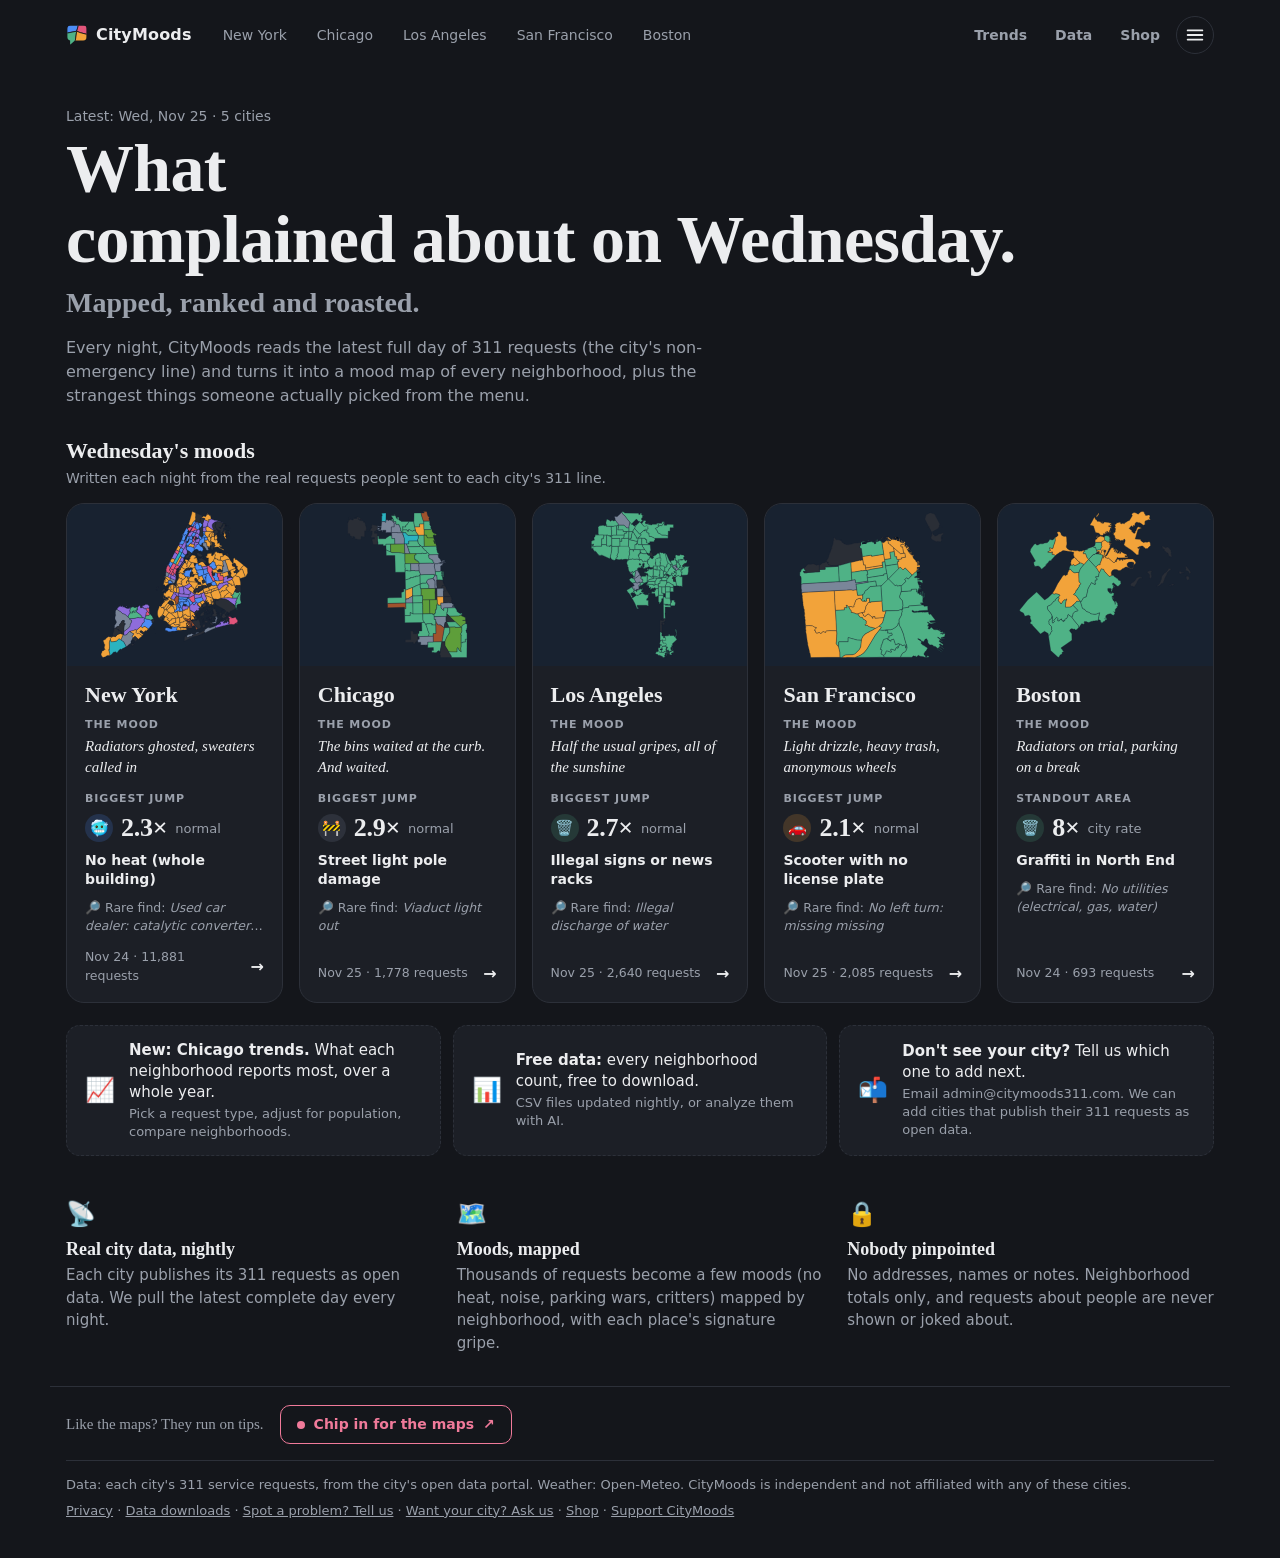
==== commit 74b9a8ec: "Trends: neighborhood view (311 signature, standouts, mix vs city, year trend) Co-Authored-By: Claude" ====
--- a/docs/index.html
+++ b/docs/index.html
@@ -19,7 +19,7 @@
 <link rel="icon" href="favicon.svg" type="image/svg+xml">
 <link rel="icon" href="favicon-32.png" sizes="32x32" type="image/png">
 <link rel="apple-touch-icon" href="apple-touch-icon.png">
-<link rel="stylesheet" href="style.css?v=202611260200">
+<link rel="stylesheet" href="style.css?v=202611260400">
 <script data-goatcounter="https://citymoods.goatcounter.com/count" async src="https://gc.zgo.at/count.js"></script>
 </head>
 <body>
--- a/docs/style.css
+++ b/docs/style.css
@@ -495,6 +495,43 @@
 .t-card .t-top { list-style: none; margin: 0; padding: 0; font-size: 14px; }
 .t-card .t-top li { display: flex; justify-content: space-between; gap: 10px; padding: 4px 0; border-top: 1px solid var(--line); }
 .t-card .t-top small { color: var(--muted); }
+.t-card .t-top, .t-hood .t-top { list-style: none; margin: 0; padding: 0; font-size: 14px; }
+.t-hood .t-top li { display: flex; justify-content: space-between; gap: 10px; padding: 4px 0; border-top: 1px solid var(--line); }
+.t-hood .t-top small { color: var(--muted); }
+.t-profile { margin-top: 12px; padding: 0; border: 0; background: none; color: var(--ink); font-size: 13px; font-weight: 600;
+  text-decoration: underline; text-underline-offset: 3px; }
+
+/* Neighborhood view */
+.t-hood { margin-top: 18px; background: var(--panel); border: 1px solid var(--line); border-radius: 14px; padding: 18px 20px; scroll-margin-top: 12px; }
+.h-head { display: flex; justify-content: space-between; align-items: flex-start; gap: 12px; }
+.h-head h2 { margin: 2px 0 2px; font: 700 28px/1.15 var(--serif); }
+.h-head .t-side { margin: 0; color: var(--muted); font-size: 14px; }
+.h-kick { margin: 0; font-size: 12px; font-weight: 700; letter-spacing: .08em; text-transform: uppercase; color: var(--muted); }
+.t-hood .x { flex: none; width: 32px; height: 32px; border-radius: 50%; border: 1px solid var(--line); background: none; font-size: 18px; line-height: 1; }
+.h-grid { display: grid; grid-template-columns: 1fr 1fr; gap: 8px 28px; margin-top: 14px; }
+.h-col h3 { margin: 16px 0 6px; font-size: 12px; font-weight: 700; letter-spacing: .06em; text-transform: uppercase; color: var(--muted); }
+.h-badge { --mc: var(--muted); display: flex; flex-direction: column; gap: 3px; padding: 12px 14px; border-radius: 12px;
+  border: 1px solid color-mix(in srgb, var(--mc) 55%, transparent); background: color-mix(in srgb, var(--mc) 12%, transparent); }
+.h-badge .h-k { font-size: 11px; font-weight: 700; letter-spacing: .08em; text-transform: uppercase; color: var(--muted); }
+.h-badge b { font: 700 21px var(--serif); }
+.h-badge .h-why { font-size: 13px; color: var(--muted); }
+.h-stand { margin: 0; padding-left: 18px; font-size: 14px; line-height: 1.5; }
+.h-none { margin: 0; font-size: 13px; color: var(--muted); }
+.h-mix { list-style: none; margin: 0; padding: 0; font-size: 13px; }
+.h-mix li { display: grid; grid-template-columns: 128px 1fr auto; align-items: center; gap: 10px; padding: 4px 0; }
+.h-ml { white-space: nowrap; overflow: hidden; text-overflow: ellipsis; }
+.h-bars { display: flex; flex-direction: column; gap: 3px; }
+.h-bars i { display: block; height: 7px; border-radius: 4px; min-width: 2px; }
+.h-bars .h-city { height: 3px; background: var(--muted); opacity: .55; }
+.h-mv { text-align: right; white-space: nowrap; font-variant-numeric: tabular-nums; }
+.h-mv small { display: block; color: var(--muted); font-size: 11px; }
+.h-foot { margin: 16px 0 0; font-size: 12px; color: var(--muted); line-height: 1.5; }
+.h-foot .t-linkbtn { color: var(--ink); font-size: 12px; }
+@media (max-width: 760px) {
+  .h-grid { grid-template-columns: 1fr; }
+  .h-head h2 { font-size: 24px; }
+  .t-hood { padding: 16px; }
+}
 .t-notes { margin-top: 24px; max-width: 820px; color: var(--muted); font-size: 15px; }
 .t-notes strong { color: var(--ink); }
 .t-notes .fine { font-size: 13px; }
@@ -512,8 +549,12 @@
 .t-first { margin: 0 0 18px; font-size: 14px; color: var(--muted); }
 .t-first a { color: var(--ink); }
 @media (max-width: 860px) { .t-how { grid-template-columns: 1fr; } }
-.t-find { flex: 0 1 340px; }
-@media (max-width: 860px) { .t-find { flex: 1 1 100%; } }
+.t-find { flex: 1 1 100%; }
+/* Desktop: two tidy columns, so Find lines up under Request type and Show under Time range. */
+@media (min-width: 861px) {
+  .t-controls { display: grid; grid-template-columns: 380px auto; justify-content: start; align-items: start; }
+  .t-controls .t-field select { width: 100%; min-width: 0; }
+}
 .t-find label { cursor: default; }
 .t-find .search { margin: 0; }
 .t-find .search input { width: 100%; font-size: 15px; padding: 8px 14px; background: var(--bg); text-transform: none; letter-spacing: 0; font-weight: 500; }
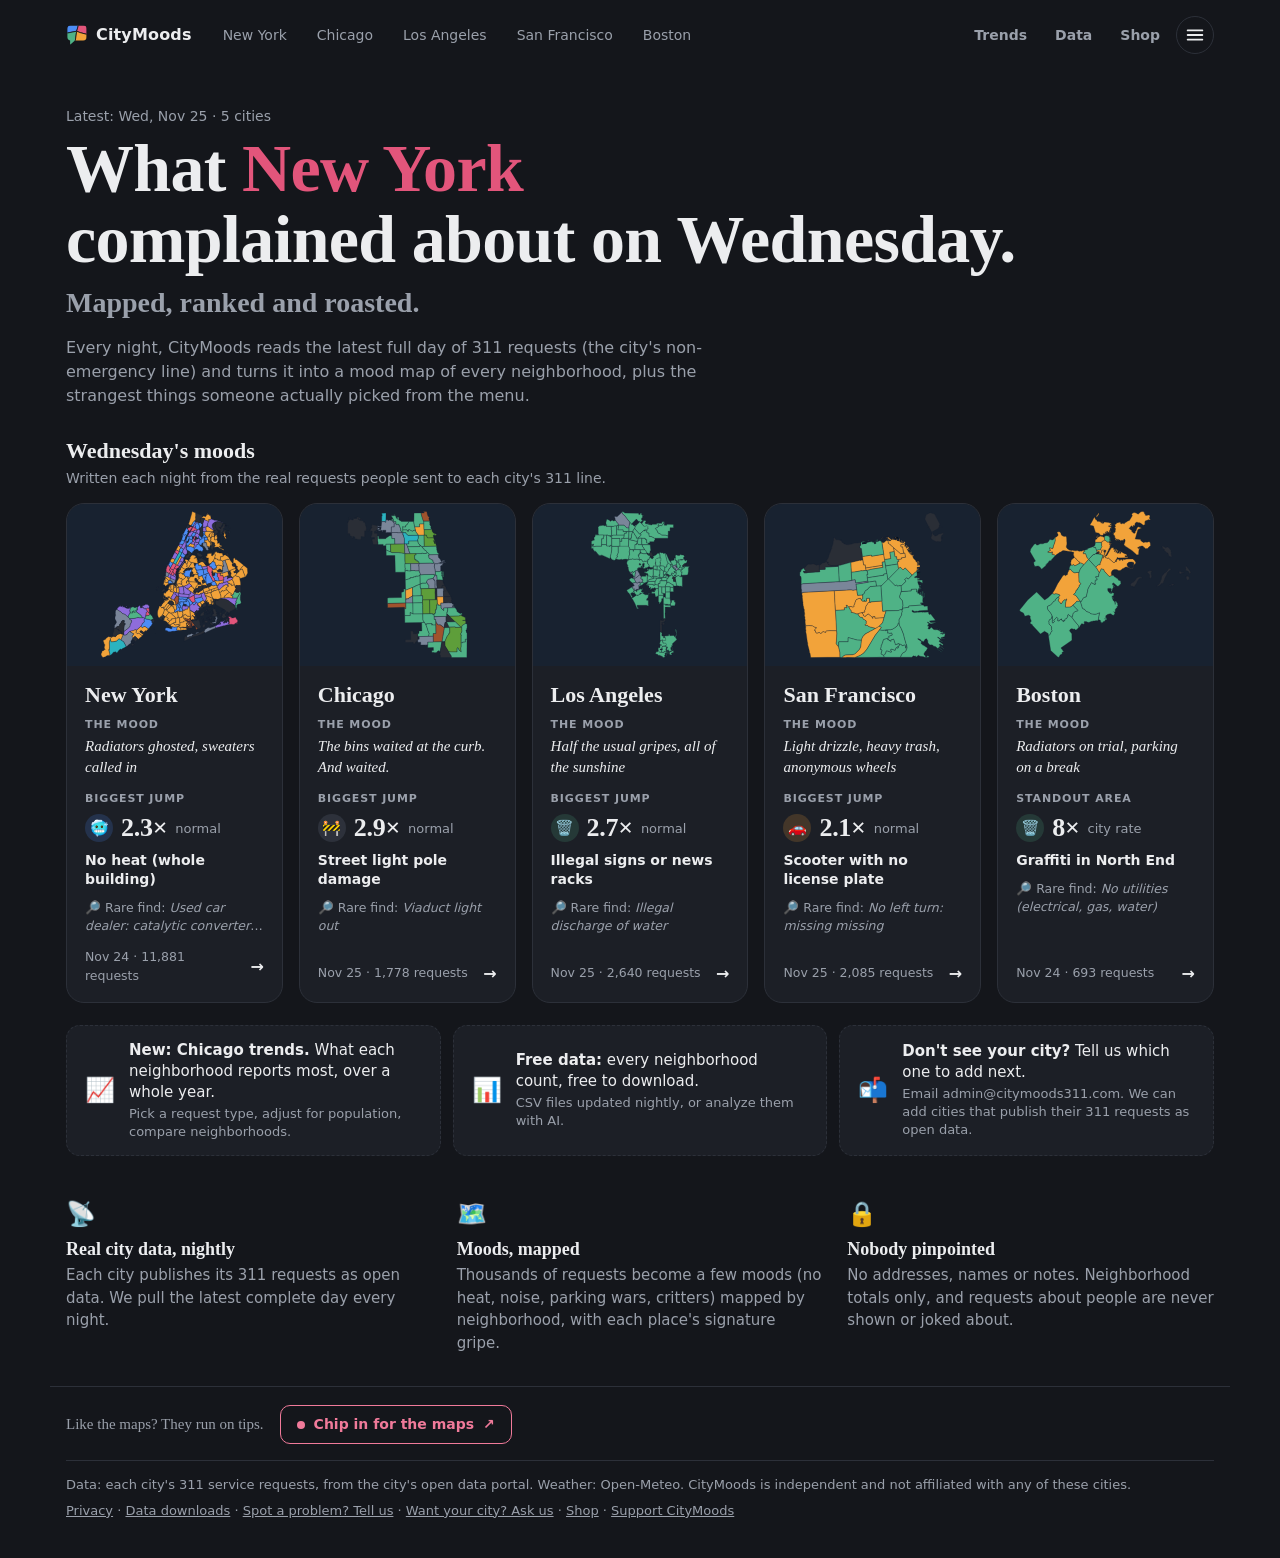
==== commit 28643f10: "Trends: make neighborhood profiles easier to find Co-Authored-By: Claude Opus 5.5 <noreply@anthropic" ====
--- a/docs/index.html
+++ b/docs/index.html
@@ -19,7 +19,7 @@
 <link rel="icon" href="favicon.svg" type="image/svg+xml">
 <link rel="icon" href="favicon-32.png" sizes="32x32" type="image/png">
 <link rel="apple-touch-icon" href="apple-touch-icon.png">
-<link rel="stylesheet" href="style.css?v=202611260400">
+<link rel="stylesheet" href="style.css?v=202611260500">
 <script data-goatcounter="https://citymoods.goatcounter.com/count" async src="https://gc.zgo.at/count.js"></script>
 </head>
 <body>
--- a/docs/style.css
+++ b/docs/style.css
@@ -498,8 +498,10 @@
 .t-card .t-top, .t-hood .t-top { list-style: none; margin: 0; padding: 0; font-size: 14px; }
 .t-hood .t-top li { display: flex; justify-content: space-between; gap: 10px; padding: 4px 0; border-top: 1px solid var(--line); }
 .t-hood .t-top small { color: var(--muted); }
-.t-profile { margin-top: 12px; padding: 0; border: 0; background: none; color: var(--ink); font-size: 13px; font-weight: 600;
-  text-decoration: underline; text-underline-offset: 3px; }
+.t-profile { display: inline-flex; align-items: center; margin: 0 0 12px; padding: 7px 12px; border-radius: 9px;
+  border: 1.5px solid var(--tip); background: transparent; color: var(--tip); font-size: 13px; font-weight: 600; }
+.t-profile:hover { background: color-mix(in srgb, var(--tip) 14%, transparent); }
+.t-profile.on { background: color-mix(in srgb, var(--tip) 14%, transparent); }
 
 /* Neighborhood view */
 .t-hood { margin-top: 18px; background: var(--panel); border: 1px solid var(--line); border-radius: 14px; padding: 18px 20px; scroll-margin-top: 12px; }
